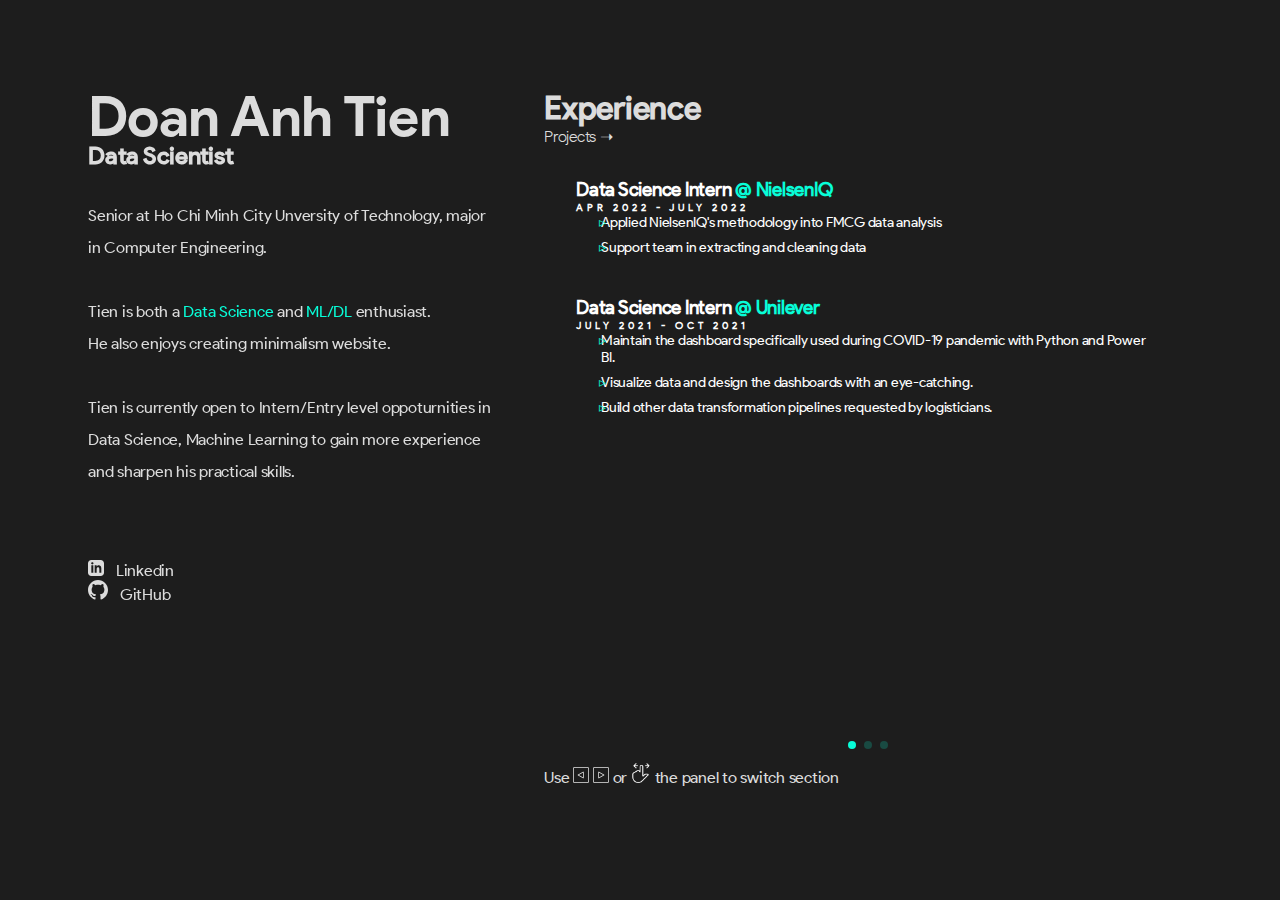
==== index.html @ 423fb592 "Update index.html" ====
<!DOCTYPE html>
<html lang="en" class="bg-obsidian js">
    <head>
        <meta charset="utf-8">
        <meta name="description" content="">
        <meta name="viewport" content="initial-scale=1, width=device-width">
        <link rel="stylesheet" href="static/css/style.css">
        <!-- <link rel="icon" type="image/png" sizes="32x32" href="assets/pfp.png"> -->
        <!-- Bootstrap -->
        <link href="https://cdn.jsdelivr.net/npm/bootstrap@5.2.0-beta1/dist/css/bootstrap.min.css"
            rel="stylesheet"
            integrity="sha384-0evHe/X+R7YkIZDRvuzKMRqM+OrBnVFBL6DOitfPri4tjfHxaWutUpFmBp4vmVor"
            crossorigin="anonymous">
        <!-- Swiper -->
        <link rel="stylesheet" href="https://unpkg.com/swiper@8/swiper-bundle.min.css"/>
        <title>Doan Anh Tien</title>
        <meta name="robots" content="index,follow">
        <meta name="description" content="Doan Anh Tien | Senior at HCMC University of Technology Vietnam | Interest in Machine Learning and Data Science">
        <meta property="author" content="Doan Anh Tien">
        <!-- JQuery -->
        <script src="https://ajax.googleapis.com/ajax/libs/jquery/3.1.1/jquery.min.js"></script>
      </head>
    <body class="overflow-x-hidden bg-obsidian">
      <!-- <div class="splash position-absolute">
        <span class="title-splash">T</span>
        <span class="title-splash">I</span>
        <span class="title-splash">E</span>
        <span class="title-splash">N</span>
      </div> -->
        <div class="container-custom position-relative d-flex flex-col md:flex-row w-screen max-w-1440 mx-auto font-regular font-base text-space text-obsidian">
            <div id="biography" class="d-flex flex-col justify-content-between static md:fixed w-full p-24 md:max-w-496 md:h-screen sm:p-32 l:pl-88 l:py-88 l:pr-0 md:pr-72">
              <div id="information" class="xsm:d-flex flex-col md:flex-row">
                <div id="responsive-info" class="xsm:d-flex md:non-flex xsm:flex-row">
                  <!-- <img id="pfp" alt="Doan Anh Tien's profile picture" src="assets/pfp.png" decoding="async"
                  data-nimg="intrinsic" class="rounded-full profile-picture fadeinDown"> -->
                  <div id="responsive-name" class="xsm:d-flex xsm:flex-col">
                    <h1 class="font-bold tight-height font-2xl fadeinRight">Doan Anh Tien</h1>
                    <h2 class="font-med tight-height font-lg fadeinRight">Data Scientist</h2>
                  </div>
                </div>
                <div id="about-me" class="xsm:line-height-cus md:line-height-cus">
                  <p class="sm:mt-32 xsm:mt-8  xsm:font-base sm:font-base fadeinUp">
                    Senior at Ho Chi Minh City Unversity of Technology, major in Computer Engineering.<br><br>
                    Tien is both a
                    <a href="https://en.wikipedia.org/wiki/Data_science" class="text-cyan link link-underline"
                    rel="noopener noreferrer" target="_blank">Data Science</a>
                    and
                    <a href="https://levity.ai/blog/difference-machine-learning-deep-learning" class="text-cyan link link-underline"
                    rel="noopener noreferrer" target="_blank">ML/DL</a> enthusiast.<br>
                    He also enjoys creating minimalism website.<br><br>

                    Tien is currently open to Intern/Entry level oppoturnities in Data Science, Machine Learning to gain more experience and sharpen his practical skills.
                  </p>
                </div>
              </div>
              <div id="contact" class="d-flex align-items-center w-full mt-32 md:mt-72 xsm:font-base sm:font-base fadeinUp">
                <!-- <p class=" font-med mr-32">
                  Contact
                </p> -->
                <ul class="d-flex  text-center my-0">
                  <li class="mr-3">
                    <a class="items-center" aria-label="Linkedin" href="https://www.linkedin.com/in/atien228" rel="noopener noreferrer" target="_blank">
                      <svg width="16" height="16" viewBox="0 0 24 24" aria-hidden="true" class="mr-8 mb-1 fill-current">
                        <title>Linkedin</title>
                        <path d="M19 0h-14c-2.761 0-5 2.239-5 5v14c0 2.761 2.239 5 5 5h14c2.762 0 5-2.239 5-5v-14c0-2.761-2.238-5-5-5zm-11 19h-3v-11h3v11zm-1.5-12.268c-.966 0-1.75-.79-1.75-1.764s.784-1.764 1.75-1.764 1.75.79 1.75 1.764-.783 1.764-1.75 1.764zm13.5 12.268h-3v-5.604c0-3.368-4-3.113-4 0v5.604h-3v-11h3v1.765c1.396-2.586 7-2.777 7 2.476v6.759z"/>
                      </svg>
                      <span class="link link-underline">Linkedin</span>
                    </a>
                  </li>
                  <li class="mx-3">
                    <a class="items-center" aria-label="GitHub" href="https://github.com/anhtien228" rel="noopener noreferrer" target="_blank">
                      <svg width="20" height="20" viewBox="0 0 24 24" aria-hidden="true" class="mr-8 mb-1 fill-current">
                        <title>Linkedin</title>
                        <path d="M12 0c-6.626 0-12 5.373-12 12 0 5.302 3.438 9.8 8.207 11.387.599.111.793-.261.793-.577v-2.234c-3.338.726-4.033-1.416-4.033-1.416-.546-1.387-1.333-1.756-1.333-1.756-1.089-.745.083-.729.083-.729 1.205.084 1.839 1.237 1.839 1.237 1.07 1.834 2.807 1.304 3.492.997.107-.775.418-1.305.762-1.604-2.665-.305-5.467-1.334-5.467-5.931 0-1.311.469-2.381 1.236-3.221-.124-.303-.535-1.524.117-3.176 0 0 1.008-.322 3.301 1.23.957-.266 1.983-.399 3.003-.404 1.02.005 2.047.138 3.006.404 2.291-1.552 3.297-1.23 3.297-1.23.653 1.653.242 2.874.118 3.176.77.84 1.235 1.911 1.235 3.221 0 4.609-2.807 5.624-5.479 5.921.43.372.823 1.102.823 2.222v3.293c0 .319.192.694.801.576 4.765-1.589 8.199-6.086 8.199-11.386 0-6.627-5.373-12-12-12z"/>
                      </svg>
                      <span class="link link-underline">GitHub</span>
                    </a>
                  </li>
                </ul>
              </div>
            </div>
            <div id="portfolio" class="d-flex flex-col justify-content-between static md:absolute p-24 md:max-w-536 l:max-w-736 sm:p-32 md:right-0 md:pl-0 l:py-88 l:pr-88 md:h-screen fadeinLeft">
              <div id="resume">
                <div class="swiper mySwiper">
                  <div class="swiper-header d-flex flex-row justify-content-between align-items-end mx-sm-4 px-sm-4">
                    <p id="left-nav" class="font-light small text-start"></p>
                    <h2 id="main-header" class="font-med text-center" style="margin-bottom: 0 !important">Experience</h2>
                    <p id="right-nav" class="font-light small text-end"></p>
                  </div>
                  <div class="swiper-wrapper">
                    <div id="Experience" class="swiper-slide">
                      <div class="d-flex flex-col justify-content-start gap-sm-2 xsm:gap flex-grow-1 my-4 mx-4">
                        <div class="d-inline-block exp-item">
                          <h3>
                            Data Science Intern
                            <a class="text-cyan font-med">@</a> 
                            <a class="text-cyan link link-underline" href="https://nielseniq.com"
                            rel="noopener noreferrer" target="_blank">NielsenIQ</a>
                          </h3>
                          <h4>Apr 2022 - July 2022</h4>
                          <ul class="mt-3 ">
                            <li>
                              Applied NielsenIQ's methodology into FMCG data analysis
                            </li>
                            <li>
                              Support team in extracting and cleaning data
                            </li>
                            
                          </ul>
                        </div>
                        <div class="d-inline-block exp-item">
                          <h3>
                            Data Science Intern
                            <a class="text-cyan font-med">@</a> 
                            <a class="text-cyan link link-underline" href="https://www.unilever.com.vn/"
                            rel="noopener noreferrer" target="_blank">Unilever</a>
                          </h3>
                          <h4>July 2021 - Oct 2021</h4>
                          <ul class="mt-3 ">
                            <li>
                              Maintain the dashboard specifically used during COVID-19 pandemic with Python and Power BI.
                            </li>
                            <li>
                              Visualize data and design the dashboards with an eye-catching.
                            </li>
                            <li>
                              Build other data transformation pipelines requested by logisticians.
                            </li>
                          </ul>
                        </div>
                    
                      </div>
                    </div>
                    <div id="Projects" class="swiper-slide">
                      <div id="article-list" class="d-flex flex-col justify-content-start gap-3 xsm:gap flex-grow-1 my-4 mx-sm-4 px-sm-4 hidden-scroll">
                        <article class="d-inline-block article-item">
                          <a class="items-center" href="https://github.com/anhtien228/web-based-ai" rel="noopener noreferrer" target="_blank">
                            <h4 class="text-cyan font-med">Natural Language Processing</h4>
                            <h3 class="font-med mt-8">Text Summarizer</h3>
                            <p class="mt-8 ">Deploy text summarizer using BART model to Hugging Face.</p>
                          </a>
                        </article>
                        <article class="d-inline-block article-item">
                          <a class="items-center" href="https://github.com/anhtien228/diveintocode-ml-graduation" rel="noopener noreferrer" target="_blank">
                              <h4 class="text-cyan font-med">Deep Learning</h4>
                              <h3 class="font-med mt-8">EfficientNetV2 Model Investigation</h3>
                              <p class="mt-8 ">Implement EfficientNetV2 model for image classification.</p>
                          </a>
                        </article>
                        <article class="d-inline-block article-item">
                          <a class="items-center" href="https://rythm-ktm2.herokuapp.com/" rel="noopener noreferrer" target="_blank">
                            <h4 class="text-cyan font-med">Web Application</h4>
                            <h3 class="font-med mt-8">Music Recommender</h3>
                            <p class="mt-8 ">Deploy simple music recommender using K-Means clustering.</p>
                          </a>
                        </article>
                        <article class="d-inline-block article-item">
                          <a class="items-center" href="https://github.com/anhtien228/diveintocode-ml" rel="noopener noreferrer" target="_blank">
                            <h4 class="text-cyan font-med">Machine Learning</h4>
                            <h3 class="font-med mt-8">DIVE INTO CODE Assignments</h3>
                            <p class="mt-8 ">Exercises from DIVE INTO CODE Machine Learning Engineer course.</p>
                          </a>
                        </article>
                      </div>
                    </div>
                    <div id="Blog" class="swiper-slide">
                      <div id="blog-list" class="l:blog-container xsm:blog-container gap-3 flex-grow-1 my-4 mx-sm-4 px-sm-4 hidden-scroll">
                        <article class="article-item blog-item">
                          <a class="items-center" href="blog/efficientnet-v2" rel="noopener noreferrer" target="_blank">
                              <h4 class="text-cyan font-med">Deep Learning</h4>
                              <p>February 7, 2022</p>
                              <h3 class="font-med mt-8">Deep Learning: EfficientNetV2 Model in Computer Vision</h3>
                          </a>
                        </article>
                        <article class="article-item blog-item">
                          <a class="items-center" href="blog/polars-vs-python" rel="noopener noreferrer" target="_blank">
                              <h4 class="text-cyan font-med">DataFrame</h4>
                              <p>July 31, 2022</p>
                              <h3 class="font-med mt-8">Polars: An alternative DataFrame library to Pandas</h3>
                          </a>
                        </article>     
                      </div>
                    </div>
                  </div>
                  <!-- <div class="swiper-button-prev"></div>
                  <div class="swiper-button-next"></div> -->
                  <div class="swiper-pagination"></div>
                </div>
                <div id="nav-guide" class="text-center mt-2">
                  <p class="small">
                    Use
                    <span class="ms-sm-1">
                      <img src="assets/up-arrow.png" style="filter: brightness(0) invert(1); transform:rotate(-90deg)" width="16" height="16" alt="nav-button-left">
                    </span>
                    <span class="me-sm-1">
                      <img src="assets/up-arrow.png" style="filter: brightness(0) invert(1); transform:rotate(90deg)" width="16" height="16" alt="nav-button-right">
                    </span>
                    or
                    <span class="ms-sm-1">
                      <img src="assets/slide.png" style="filter: brightness(0) invert(1)" width="20" height="20" alt="grab-icon">
                    </span>
                    the panel to switch section
                  </p>
                </div>
            </div>
          </div>
        <script src="https://cdn.jsdelivr.net/npm/bootstrap@5.2.0-beta1/dist/js/bootstrap.bundle.min.js"
                async defer
                integrity="sha384-pprn3073KE6tl6bjs2QrFaJGz5/SUsLqktiwsUTF55Jfv3qYSDhgCecCxMW52nD2"
                crossorigin="anonymous">
        </script>
        <script src="https://unpkg.com/swiper@8/swiper-bundle.min.js"></script>
        <script src="static/js/style.js"></script>
    </body>
</html>
---- static/css/style.css ----
/*================== PARENT PROPERTIES ================ */

* {
    --padding-88: 88px;
    --padding-32: 32px;
    --profile-padding: 30px;
    --pfp-size-sm: 100px;
    --pfp-size-md: 150px;
    --pfp-size-lg: 225px;
    --green: rgb(8, 253, 216);
    --dark-green: rgb(0, 164, 151);
    --transition: all 0.25s cubic-bezier(0.645,0.045,0.355,1);
    box-sizing: border-box;
    border: 0 solid #e5e7eb;
}

body {
    margin: 0;
    line-height: inherit;
}

menu, ol, ul {
    list-style: none;
    margin: 0;
    padding: 0 !important;
}

a {
    color: inherit !important;
    text-decoration: inherit !important;
}

p {
    margin-bottom: 0 !important;
}

.bg-obsidian {
    --bg-opacity: 1;
    background-color: rgb(29 29 29);
}

.bg-angel {
    --bg-opacity: 1;
    background-color: rgb(255, 255, 255);
}

.overflow-x-hidden {
    overflow-x: hidden;
}

.font-base {
    font-size: 16px;
}

.text-obsidian {
    color: rgb(220 220 220);
}

.text-highlight {
    color: var(--dark-green) !important;
    font-family: 'Google Bold'
}

.text-cyan {
    color: var(--green) !important;
}
/* 
.underline {
    -webkit-text-decoration-line: underline;
    text-decoration-line: underline !important;
} */
.link {
    cursor: pointer;
    position: relative;
    white-space: nowrap;
}

.link::before,
.link::after {
    position: absolute;
    width: 100%;
    height: 1.4px;
    background: currentColor;
    top: 100%;
    left: 0;
    pointer-events: none;
}

.link::before {
    content: '';
    /* show by default */
}

.link-underline::before {
    transform-origin: 100% 50%;
    transform: scale3d(0, 1, 1);
    transition: transform 0.3s;
}

.link-underline:hover::before {
    transform-origin: 0% 50%;
    transform: scale3d(1, 1, 1);
}

.p-24 {
    padding: 24px;
}

/*================== PICTURE ================ */

.rounded-full {
    --border-opacity: 1;
    border-radius: 9999px;
}

/*================== SPACING ================ */

blockquote, dd, dl, figure, h1, h2, h3, h4, h5, h6, hr, p, pre {
    margin: 0;
}

.tight-height {
    line-height: 1;
}

.loose-height {
    line-height: 2;
}

.mt-8 {
    margin-top: 8px;
}

.mt-16 {
    margin-top: 16px;
}

.mt-32 {
    margin-top: var(--padding-32);
}

.mr-8 {
    margin-right: 8px;
}

.mr-32 {
    margin-right: var(--padding-32);
}

.mx-m-8 {
    margin-left: -8px;
    margin-right: -8px;
}

.fill-current {
    fill: currentColor;
}

/*================== FONT SIZE ================ */

.font-regular {
    font-family: 'Google Regular';
}

.font-black {
    font-family: 'Google Black' !important
}

.font-bold {
    font-family: 'Google Bold' !important
}

.font-med {
    font-family: 'Google Medium' !important
}

.font-light {
    font-family: 'Google Light' !important
}

.font-thin {
    font-family: 'Google Thin' !important
}

.text-space {
    letter-spacing: -0.25px;
}

/*================== MAIN STRUCTURE ================ */
.static {
    position: static;
}

.w-full {
    width: 100%;
}

.w-screen {
    width: 100vw;
}

.max-w-1440 {
    max-width: 1440px;
}

.flex-col {
    flex-direction: column !important;
}

@media (min-width: 380px) {
    .exp-item {
        padding: 0;
        padding-top: 0;
    }
}


@media (min-width: 640px) {
    .exp-item {
        padding: var(--padding-32);
        padding-top: 0;
    }
}

.exp-item:first-child {
    padding-top: var(--padding-32)
}

.exp-item h4 {
    font-size: 0.65rem;
    text-transform: uppercase;
    letter-spacing: 4px;
}

.exp-item h3 {
    font-size: 1.2rem;
}

.exp-item p {
    color: #c4c4c4;
    font-size: 13px;
}

.exp-item ul li {
    font-size: 14px;
    padding-left: 25px;
    margin-bottom: 8px;
}

@media (min-width: 380px) {
    .exp-item ul li::before {
        content: "▹";
        position: absolute;
        left: 25px;
        color: var(--green);
    }
}


@media (min-width: 640px) {
    .exp-item ul li::before {
        content: "▹";
        position: absolute;
        left: 55px;
        color: var(--green);
    }
}

.grid-container {
    display: grid;
    grid-template-columns: repeat(2, 2fr);
    grid-gap: 10px;
}

.article-item {
    padding: calc(var(--padding-32) + 10px);
    width: 100%;
    height: 200px;
    background-color: rgb(42, 42, 42);
    /* transition: opacity .2s ease-in-out; */
    transition: all .2s ease-out;
}

.article-item h4 {
    font-size: 0.65rem;
    text-transform: uppercase;
    letter-spacing: 4px;
}

.article-item h3 {
    font-size: 1.5rem;
}

.article-item p {
    color: #c4c4c4;
    font-size: 13px;
}

.article-item:hover, .blog-item:hover {
    cursor: pointer;
}

#article-list:hover .article-item {
    opacity: 0.5;
}

#article-list .article-item:hover {
    opacity: 1;
    box-shadow: inset 0 0 0 1px var(--green);
}

#blog-list:hover .blog-item {
    opacity: 0.5;
}

#blog-list .blog-item:hover {
    opacity: 1;
    box-shadow: inset 0 0 0 1px var(--green);
}

#article-list, #blog-list {
    overflow-y: auto;
}

.blog-item h3 {
    font-size: 1.25rem;
}

.back-to-top {
    display: inline-block;
    background-color: white;
    width: 50px;
    height: 50px;
    text-align: center;
    position: fixed;
    bottom: 30px;
    right: 30px;
    transition: background-color .3s,
        opacity .5s, visibility .5s;
    opacity: 0;
    visibility: hidden;
    z-index: 1000;
}

.back-to-home {
    display: inline-block;
    background-color: white;
    width: 50px;
    height: 50px;
    text-align: center;
    position: fixed;
    top: 30px;
    left: 30px;
    opacity: 0.5;
    transition: all ease-in 100ms; 
    z-index: 1000;
}

.back-to-home i {
    align-self: center;
    line-height: 50px;
    color: #1d1d1d;
}

.back-to-top i {
    align-self: center;
    font-size: 2em;
    line-height: 50px;
    color: #1d1d1d;
}

.back-to-top.show:hover, .back-to-home:hover {
    cursor: pointer;
    transition: all ease-in 100ms; 
    opacity: 1;
    background-color: rgba(255, 255, 255, 0.884);
}

.back-to-top:active, .back-to-home:active {
    background-color: rgb(255, 255, 255);
}

.back-to-top.show {
    opacity: 0.5;
    visibility: visible;
}

.copy-btn {
    position: sticky;
    top: 55px;
    left: 95%;
    font-size: 1.125rem;
    color: white;
    opacity: 0.6;
    background-color: #263238;
    transition: 250ms ease-in-out
}

.copy-btn:hover {
    opacity: 1
}
  
/*================== ANIMATION ================ */
/* Chrome, Safari, Opera */
.fadein {
    -webkit-animation: fadeIn 750ms ease-in-out ; /* Chrome, Safari, Opera */
    animation: fadeIn 750ms ease-in-out ;
}

@-webkit-keyframes fadeIn{
    0% {
        opacity: 0;
    }
    100% {
        opacity: 1;
    }
}

/* Standard syntax */
@keyframes fadeIn {
    0% {
        opacity: 0;
    }
    100% {
        opacity: 1;
    }
}

.fadeinDown {
    -webkit-animation: fadeInDown 750ms ease-in-out ; /* Chrome, Safari, Opera */
    animation: fadeInDown 750ms ease-in-out ;
}

/* Chrome, Safari, Opera */
@-webkit-keyframes fadeInDown {
    0% {
        opacity: 0;
        -webkit-transform: translateY(-40px);
    }
    100% {
        opacity: 1;
        -webkit-transform: translateY(0);
    }
}

/* Standard syntax */
@keyframes fadeInDown {
    0% {
        opacity: 0;
        transform: translateY(-40px);
    }
    100% {
        opacity: 1;
        transform: translateY(0);
    }
}

.fadeinUp {
    -webkit-animation: fadeInUp 750ms ease-in-out ; /* Chrome, Safari, Opera */
    animation: fadeInUp 750ms ease-in-out ;
}

/* Chrome, Safari, Opera */
@-webkit-keyframes fadeInUp {
    0% {
        opacity: 0;
        -webkit-transform: translateY(40px);
    }
    100% {
        opacity: 1;
        -webkit-transform: translateY(0);
    }
}

/* Standard syntax */
@keyframes fadeInUp {
    0% {
        opacity: 0;
        transform: translateY(40px);
    }
    100% {
        opacity: 1;
        transform: translateY(0);
    }
}

.fadeinLeft {
    -webkit-animation: fadeInLeft 750ms ease-in-out ; /* Chrome, Safari, Opera */
    animation: fadeInLeft 750ms ease-in-out ;
}

/* Chrome, Safari, Opera */
@-webkit-keyframes fadeInLeft {
    0% {
        opacity: 0;
        -webkit-transform: translateX(20px);
    }
    100% {
        opacity: 1;
        -webkit-transform: translateY(0);
    }
}

/* Standard syntax */
@keyframes fadeInLeft {
    0% {
        opacity: 0;
        transform: translateX(20px);
    }
    100% {
        opacity: 1;
        transform: translateY(0);
    }
}

.fadeinRight {
    -webkit-animation: fadeInRight 750ms ease-in-out ; /* Chrome, Safari, Opera */
    animation: fadeInRight 750ms ease-in-out ;
}

/* Chrome, Safari, Opera */
@-webkit-keyframes fadeInRight {
    0% {
        opacity: 0;
        -webkit-transform: translateX(-80px);
    }
    100% {
        opacity: 1;
        -webkit-transform: translateY(0);
    }
}

/* Standard syntax */
@keyframes fadeInRight {
    0% {
        opacity: 0;
        transform: translateX(-80px);
    }
    100% {
        opacity: 1;
        transform: translateY(0);
    }
}

/*================== RESPONSIVENESS ================ */
@media (min-width: 380px) {
    .profile-picture {
        position: static;
        box-sizing: border-box;
        border:none;
        /* margin-left: var(--profile-padding); */
        margin-top: calc(var(--profile-padding) - 10px);
        margin-bottom: calc(var(--profile-padding) - 10px);
        margin-right: var(--profile-padding);
        display:block;
        width: var(--pfp-size-sm);
        height: var(--pfp-size-sm);
        transition: width linear 200ms;
        transition: height linear 200ms;
    }
    .font-2xl {
        font-size: 1.5rem;
    }
    .font-xl {
        font-size: 1.0rem;
    }
    .font-lg {
        font-size: 1.0rem;
    }
    .xsm\:d-flex {
        display: flex;
    }
    .xsm\:flex-row {
        flex-direction: row !important;
    }
    .xsm\:flex-col {
        flex-direction: column !important;
        justify-content: center;
    }
    .xsm\:flex-col > h2 {
        margin-top: 0 !important;
    }
    .xsm\:gap {
        row-gap: 1.0rem !important;
    }
    .xsm\:line-height-cus {
        line-height: 1.5;
    }
    .xsm\:font-base {
        font-size: 0.8rem;
    }
    .xsm\:mt-8 {
        margin-top: 8px;
    }
    .xsm\:blog-container {
        display: flex;
        flex-direction: column;
    }
    #nav-guide {
        display: none;
    }
    .blog-item {
        height: fit-content !important;
    }
    .article-item {
        height: fit-content !important;
    }
    #resume h2 {
        font-size: 1.125rem;
    }
    .article-item {
        padding: calc(var(--padding-32));
    }
    .article-item h3 {
        font-size: 1.125rem;
    }
    .article-item h4 {
        font-size: 0.45rem;
    }
    .article-item p {
        font-size: 0.6rem;
    }
    .swiper-header p {
        font-size: .7rem;
    }
}

@media (min-width: 640px) {
    .sm\:p-32 {
        padding: var(--padding-32);
    }
    .font-2xl {
        font-size: 2.5rem;
    }
    
    .font-xl {
        font-size: 2.0rem;
    }

    .font-lg {
        font-size: 1.25rem;
    }

    .sm\:font-base {
        font-size: 16px;
    }

    .sm\:mt-32 {
        margin-top: 32px;
    }
    #resume h2 {
        font-size: 2rem;
    }
    .article-item {
        padding: calc(var(--padding-32) + 10px);
    }
    .article-item h3 {
        font-size: 1.5rem;
    }
    .article-item h4 {
        font-size: 0.65rem;
    }
    .article-item p {
        font-size: 13px;
    }
    .blog-item h3 {
        font-size: 1.3rem !important;
    }
    .swiper-header p {
        font-size: 1rem;
    }
}


@media (min-width: 992px) {
    .md\:fixed {
        position: fixed;
    }
    .md\:absolute {
        position: absolute;
    }
    .md\:pr-88 {
        padding-right: var(--padding-88);
    }
    .md\:pl-0 {
        padding-left: 0;
    }
    .md\:right-0 {
        right: 0;
    }
    .md\:pr-72 {
        padding-right: 72px;
    }
    .md\:max-w-496 {
        max-width: 496px;
    }
    .md\:max-w-536 {
        max-width: 536px;
    }
    .md\:h-screen {
        height: 100vh;
    }
    .md\:mt-72 {
        margin-top: 72px;
    }
    .md\:d-flex {
        display: flex;
    }
    .md\:flex-row {
        flex-direction: row;
    }
    .md\:non-flex {
        display: block;
    }
    .profile-picture {
        position: static;
        box-sizing: border-box;
        border:none;
        /* margin-left: var(--profile-padding); */
        margin-top: calc(var(--profile-padding));
        margin-bottom: var(--profile-padding);
        display:block;
        width: var(--pfp-size-md);
        height: var(--pfp-size-md);
        transition: width linear 200ms;
        transition: height linear 200ms;
    }
    .md\:line-height-cus {
        line-height: 2;
    }
    .blog-item {
        padding: var(--padding-32) !important;
        width: 100% !important;
    }
    .swiper {
        margin-top: 1.5rem;
        height: 80vh;
    }
    #nav-guide {
        display: block;
    }
}

@media (min-width: 1280px) {
    .l\:pr-0 {
        padding-right: 0px;
    }
    .l\:pr-88 {
        padding-right: var(--padding-88);
    }
    .l\:pl-88 {
        padding-left: 88px;
    }
    .l\:py-88 {
        padding-top: var(--padding-88);
        padding-bottom: var(--padding-88);
    }
    .l\:max-w-736 {
        max-width: 736px;
    }
    .profile-picture {
        position: static;
        box-sizing: border-box;
        border:none;
        /* margin-left: var(--profile-padding); */
        margin-top: calc(var(--profile-padding) * -1);
        margin-bottom: var(--profile-padding) ;
        display:block;
        width: var(--pfp-size-lg);
        height: var(--pfp-size-lg);
        transition: width linear 200ms;
        transition: height linear 200ms;
    }
    .font-2xl {
        font-size: 3.5rem;
        transition: font-size linear 200ms;
    }
    
    .font-xl {
        font-size: 2rem;
    }
    
    .font-lg {
        font-size: 1.5rem;
        transition: font-size linear 200ms;
    }

    .l\:blog-container {
        /* display: grid;
        grid-template-columns: repeat(2, minmax(250px, 1fr));
        grid-gap: 1rem; */
        display: block;
        -moz-column-count: 2;
        column-count: 2;
        -moz-column-gap: 1rem;
        column-gap: 1rem;
        -moz-column-fill: balance;
        column-fill: balance;
    }

    .l\:blog-container .blog-item {
        margin: 0 0 1rem;
        page-break-inside: avoid;
        -moz-column-break-inside: avoid;
             break-inside: avoid;
        width: 100%;
        height: fit-content !important;
    }
    .swiper {
        margin-top: 0;
        height: 75vh;
    }
}


/*======================== SWIPER JS ===============================*/
.swiper {
    width: auto;
}
.swiper-slide {
    display: flex;
    /* align-items: center; */
    justify-content: center;
    font-size: 16px;
    color: #fff;
    /* background-color: #2a2a2a; */
    background-color: rgb(29 29 29);
}

.swiper-header {
    transition: all 0.2s ease-in
}

@media (min-width: 375px) {
    .swiper-header {
        margin-left: 0 !important;
        margin-right: 0 !important;
    }

    .swiper-header #left-nav {
        flex-basis: 30px;
        flex-shrink: 0;
        flex-grow: 1;
    }

    .swiper-header #main-header {
        flex-basis: 120px;
        flex-shrink: 2;
    }

    .swiper-header #right-nav {
        flex-basis: 30px;
        flex-shrink: 0;
        flex-grow: 1;
    }
}

@media (min-width: 640px) {
    .swiper-header #left-nav {
        flex-basis: 30px;
        flex-shrink: 0;
        flex-grow: 1;
    }

    .swiper-header #main-header {
        flex-basis: 200px;
        flex-shrink: 2;
    }

    .swiper-header #right-nav {
        flex-basis: 30px;
        flex-shrink: 0;
        flex-grow: 1;
    }
}

.show-scroll::-webkit-scrollbar {
    width: 10px;
}

/* .show-scroll {
    scrollbar-width: thin;
    scrollbar-color: rgb(29, 29, 29) var(--green);
} */

.show-scroll::-webkit-scrollbar-thumb {
    background: var(--green);
    border-left: 8px solid rgb(29, 29, 29);
}

.hidden-scroll::-webkit-scrollbar {
    width: 10px;
}

/* .hidden-scroll {
    scrollbar-width: thin;
    scrollbar-color: rgb(29, 29, 29) rgb(29, 29, 29);
} */

.hidden-scroll::-webkit-scrollbar-thumb {
    background: rgb(29, 29, 29);
    border-left: 8px solid rgb(29, 29, 29);
}

div.swiper-button-prev,
div.swiper-button-next {
    overflow: visible;
    color: var(--green);
    transform: scale(0.5);
    transition: color 0.2s ease-in-out
}

div.swiper-button-prev:hover,
div.swiper-button-next:hover {
    color: #07a093;
}

span.swiper-pagination-bullet {
    background-color: var(--green);
}

.swiper {
    padding-bottom: 80px !important;
}

.swiper-wrapper .swiper-pagination {
    position: absolute !important;
    bottom: 0 !important;
}

.swiper-cards {
    overflow: hidden !important;
}

/* ============= SPLASH ART ============= */
.splash {
    display: flex;
    flex-direction: row;
    align-items: center;
    justify-content: center;
    background-color: white;
    height: 100vh;
    width: 100vw;
    animation: lift 0.8s ease-in-out;
    animation-delay: 1.6;
    animation-fill-mode: forwards;
}

.title-splash {
    font-size: 81px;
    color: #1d1d1d;
    text-align: center;
    font-family: "Lexend Deca", sans-serif;
    animation: wave 0.4s, jump 1s;
    position: relative;
    top: 0;
    padding: 4px;
    /* transform: translate3d(0, 16%, 0); */
    opacity: 0;
    z-index: 3;
    animation-fill-mode: forwards;
}

.title-splash:nth-of-type(1) {

    animation: wave 0.4s, jump 1.1s ease-in-out alternate 0.05s;
}

.title-splash:nth-of-type(2) {

    animation: wave 0.4s, jump 1.1s ease-in-out alternate 0.1s;
}

.title-splash:nth-of-type(3) {

    animation: wave 0.4s, jump 1.1s ease-in-out alternate 0.15s;
}

.title-splash:nth-of-type(4) {

    animation: wave 0.4s, jump 1.1s ease-in-out alternate 0.2s;
}

@keyframes wave {
    0% {
        top: 0%;
    }
    100% {
        top: 100%;
    }
}

@keyframes jump {
    0% {
        transform: translate3d(0, 0, 0);
        opacity: 0;
    }
    90% {
        transform: translate3d(0, -16%, 0);
        opacity: 1;
    }
    100% {
        transform: translate3d(0, -32%, 0);
        opacity: 1;
    }
}

@keyframes lift {
    0% {
        transform: translate3d(0, 0, 0);
        opacity: 1;
        visibility: visible;
    }
    100% {
        transform: translate3d(0, -100%, 0);
        opacity: 1;
        visibility: hidden;
    }
}

@keyframes appear {
    0% {
        visibility: hidden;
    }
    100% {
        visibility: visible;
    }
}
/*======================== FONT ===============================*/
@font-face {
    font-family: "Google Black";
    src: url("../fonts/ProductSans-Black.woff") format("opentype");
}

@font-face {
    font-family: "Google Bold";
    src: url("../fonts/ProductSans-Bold.woff") format("opentype");
}

@font-face {
    font-family: "Google Medium";
    src: url("../fonts/ProductSans-Medium.woff") format("opentype");
}

@font-face {
    font-family: "Google Regular";
    src: url("../fonts/ProductSans-Regular.woff") format("opentype");
}

@font-face {
    font-family: "Google Light";
    src: url("../fonts/ProductSans-Light.woff") format("opentype");
}

@font-face {
    font-family: "Google Thin";
    src: url("../fonts/ProductSans-Thin.woff") format("opentype");
}
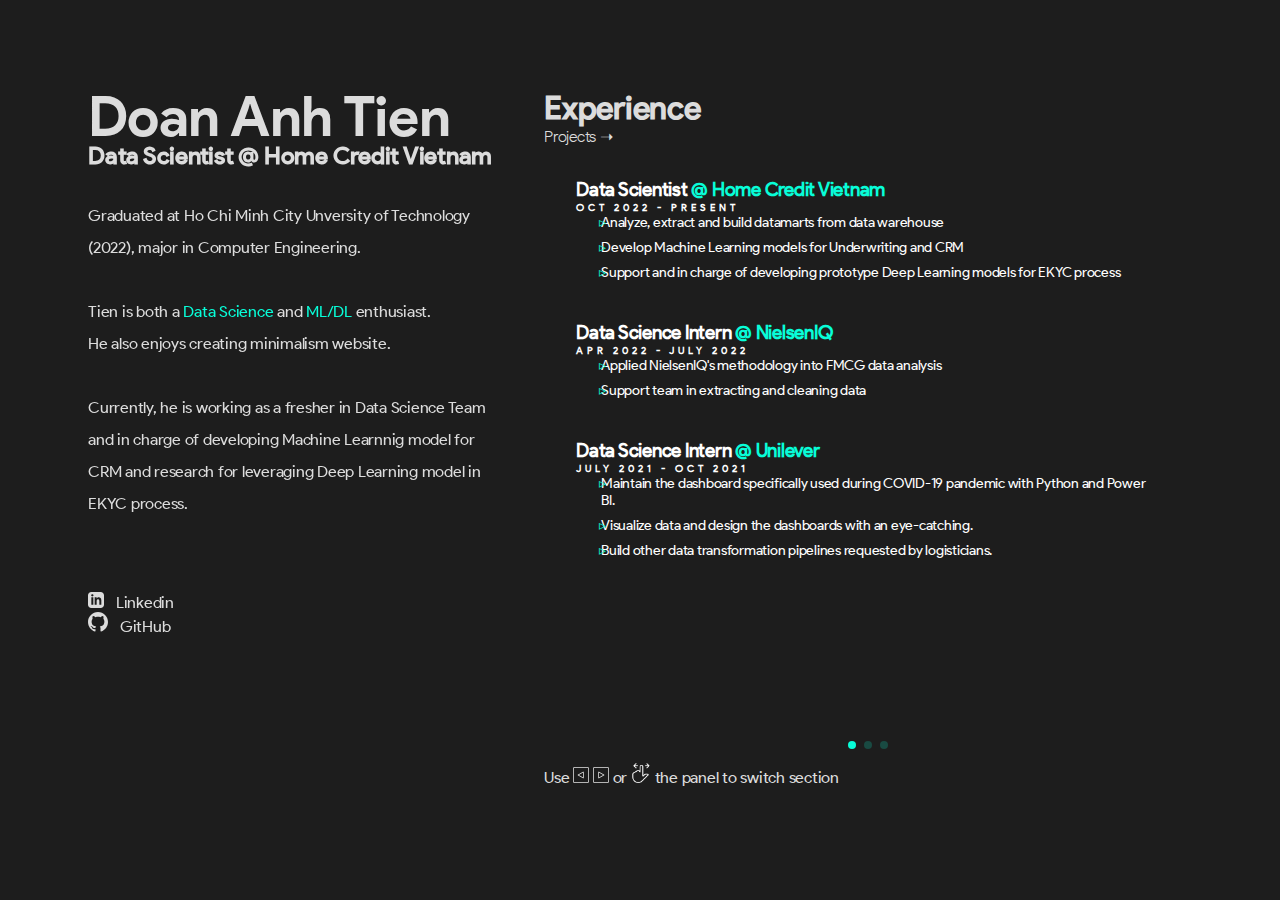
==== commit fded1ca9: "Update experiences" ====
--- a/index.html
+++ b/index.html
@@ -35,12 +35,12 @@
                   data-nimg="intrinsic" class="rounded-full profile-picture fadeinDown"> -->
                   <div id="responsive-name" class="xsm:d-flex xsm:flex-col">
                     <h1 class="font-bold tight-height font-2xl fadeinRight">Doan Anh Tien</h1>
-                    <h2 class="font-med tight-height font-lg fadeinRight">Data Scientist</h2>
+                    <h2 class="font-med tight-height font-lg fadeinRight">Data Scientist @ Home Credit Vietnam</h2>
                   </div>
                 </div>
                 <div id="about-me" class="xsm:line-height-cus md:line-height-cus">
                   <p class="sm:mt-32 xsm:mt-8  xsm:font-base sm:font-base fadeinUp">
-                    Senior at Ho Chi Minh City Unversity of Technology, major in Computer Engineering.<br><br>
+                    Graduated at Ho Chi Minh City Unversity of Technology (2022), major in Computer Engineering.<br><br>
                     Tien is both a
                     <a href="https://en.wikipedia.org/wiki/Data_science" class="text-cyan link link-underline"
                     rel="noopener noreferrer" target="_blank">Data Science</a>
@@ -48,8 +48,9 @@
                     <a href="https://levity.ai/blog/difference-machine-learning-deep-learning" class="text-cyan link link-underline"
                     rel="noopener noreferrer" target="_blank">ML/DL</a> enthusiast.<br>
                     He also enjoys creating minimalism website.<br><br>
-
-                    Tien is currently open to Intern/Entry level oppoturnities in Data Science, Machine Learning to gain more experience and sharpen his practical skills.
+                    
+                    Currently, he is working as a fresher in Data Science Team and in charge of developing Machine Learnnig model for CRM and research for leveraging Deep Learning model in EKYC process.
+<!--                     Tien is open to Intern/Entry level oppoturnities in Data Science, Machine Learning to gain more experience and sharpen his practical skills. -->
                   </p>
                 </div>
               </div>
@@ -59,7 +60,7 @@
                 </p> -->
                 <ul class="d-flex  text-center my-0">
                   <li class="mr-3">
-                    <a class="items-center" aria-label="Linkedin" href="https://www.linkedin.com/in/atien228" rel="noopener noreferrer" target="_blank">
+                    <a class="items-center" aria-label="Linkedin" href="https://www.linkedin.com/in/doananhtien" rel="noopener noreferrer" target="_blank">
                       <svg width="16" height="16" viewBox="0 0 24 24" aria-hidden="true" class="mr-8 mb-1 fill-current">
                         <title>Linkedin</title>
                         <path d="M19 0h-14c-2.761 0-5 2.239-5 5v14c0 2.761 2.239 5 5 5h14c2.762 0 5-2.239 5-5v-14c0-2.761-2.238-5-5-5zm-11 19h-3v-11h3v11zm-1.5-12.268c-.966 0-1.75-.79-1.75-1.764s.784-1.764 1.75-1.764 1.75.79 1.75 1.764-.783 1.764-1.75 1.764zm13.5 12.268h-3v-5.604c0-3.368-4-3.113-4 0v5.604h-3v-11h3v1.765c1.396-2.586 7-2.777 7 2.476v6.759z"/>
@@ -92,6 +93,27 @@
                       <div class="d-flex flex-col justify-content-start gap-sm-2 xsm:gap flex-grow-1 my-4 mx-4">
                         <div class="d-inline-block exp-item">
                           <h3>
+                            Data Scientist
+                            <a class="text-cyan font-med">@</a> 
+                            <a class="text-cyan link link-underline" href="https://www.homecredit.vn/"
+                            rel="noopener noreferrer" target="_blank">Home Credit Vietnam</a>
+                          </h3>
+                          <h4>Oct 2022 - Present</h4>
+                          <ul class="mt-3 ">
+                            <li>
+                              Analyze, extract and build datamarts from data warehouse
+                            </li>
+                            <li>
+                              Develop Machine Learning models for Underwriting and CRM
+                            </li>
+                            <li>
+                              Support and in charge of developing prototype Deep Learning models for EKYC process
+                            </li>
+                            
+                          </ul>
+                        </div>
+                        <div class="d-inline-block exp-item">
+                          <h3>
                             Data Science Intern
                             <a class="text-cyan font-med">@</a> 
                             <a class="text-cyan link link-underline" href="https://nielseniq.com"
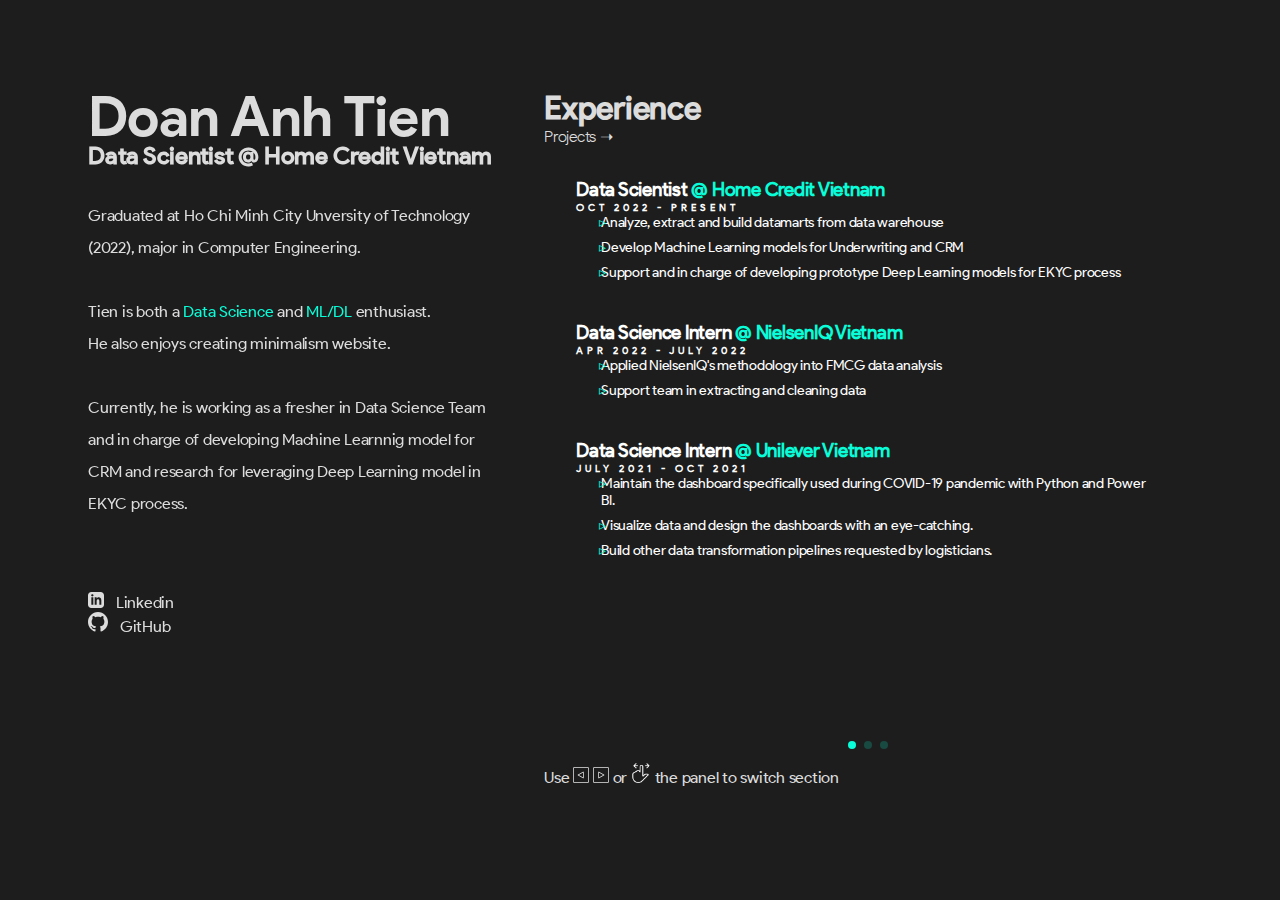
==== commit 590c3658: "Update companies" ====
--- a/index.html
+++ b/index.html
@@ -117,7 +117,7 @@
                             Data Science Intern
                             <a class="text-cyan font-med">@</a> 
                             <a class="text-cyan link link-underline" href="https://nielseniq.com"
-                            rel="noopener noreferrer" target="_blank">NielsenIQ</a>
+                            rel="noopener noreferrer" target="_blank">NielsenIQ Vietnam</a>
                           </h3>
                           <h4>Apr 2022 - July 2022</h4>
                           <ul class="mt-3 ">
@@ -135,7 +135,7 @@
                             Data Science Intern
                             <a class="text-cyan font-med">@</a> 
                             <a class="text-cyan link link-underline" href="https://www.unilever.com.vn/"
-                            rel="noopener noreferrer" target="_blank">Unilever</a>
+                            rel="noopener noreferrer" target="_blank">Unilever Vietnam</a>
                           </h3>
                           <h4>July 2021 - Oct 2021</h4>
                           <ul class="mt-3 ">
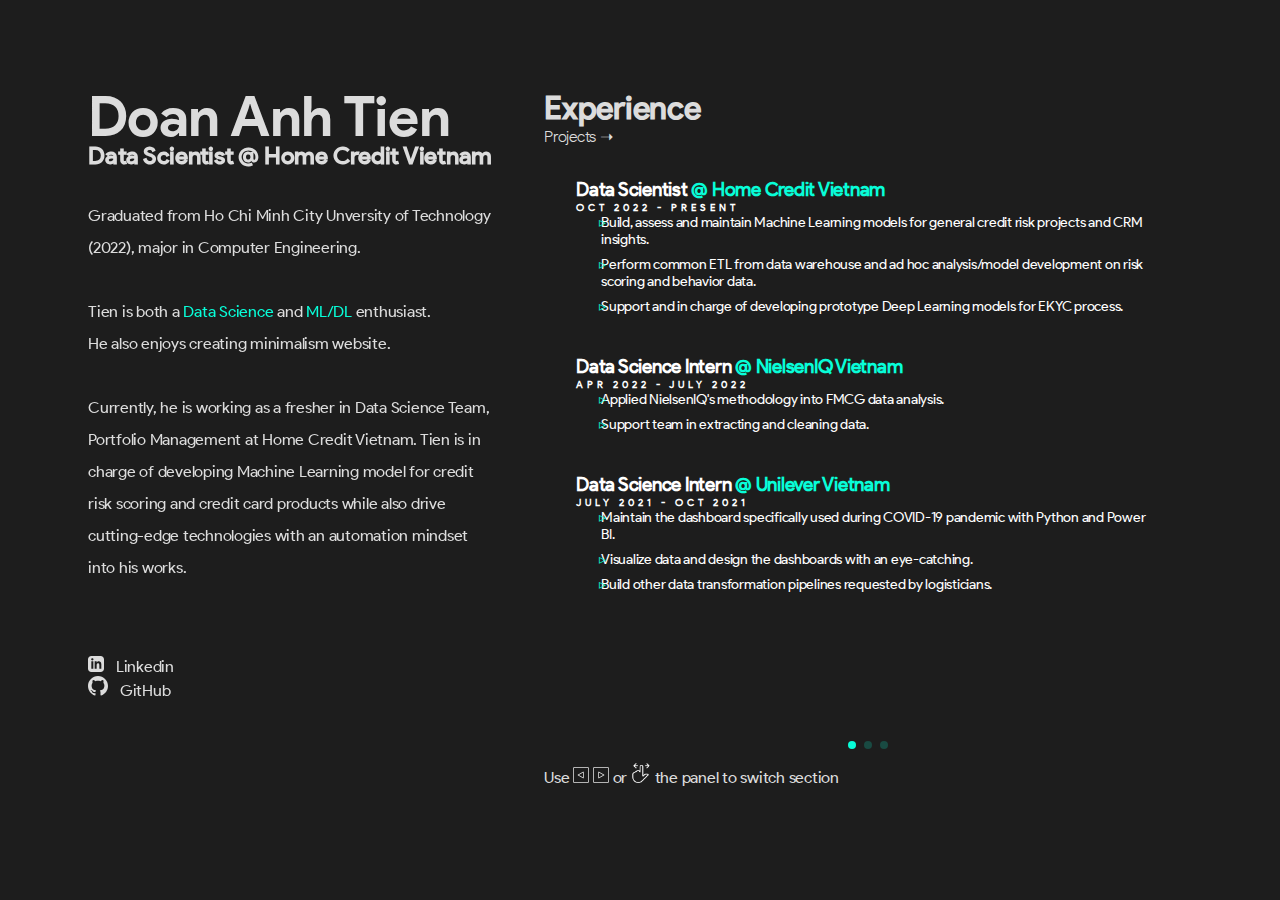
==== commit f83c6654: "Update latest experience" ====
--- a/index.html
+++ b/index.html
@@ -40,7 +40,7 @@
                 </div>
                 <div id="about-me" class="xsm:line-height-cus md:line-height-cus">
                   <p class="sm:mt-32 xsm:mt-8  xsm:font-base sm:font-base fadeinUp">
-                    Graduated at Ho Chi Minh City Unversity of Technology (2022), major in Computer Engineering.<br><br>
+                    Graduated from Ho Chi Minh City Unversity of Technology (2022), major in Computer Engineering.<br><br>
                     Tien is both a
                     <a href="https://en.wikipedia.org/wiki/Data_science" class="text-cyan link link-underline"
                     rel="noopener noreferrer" target="_blank">Data Science</a>
@@ -49,7 +49,8 @@
                     rel="noopener noreferrer" target="_blank">ML/DL</a> enthusiast.<br>
                     He also enjoys creating minimalism website.<br><br>
                     
-                    Currently, he is working as a fresher in Data Science Team and in charge of developing Machine Learnnig model for CRM and research for leveraging Deep Learning model in EKYC process.
+                    Currently, he is working as a fresher in Data Science Team, Portfolio Management at Home Credit Vietnam. Tien is in charge of developing Machine Learning model for credit risk scoring and credit card products
+                    while also drive cutting-edge technologies with an automation mindset into his works.
 <!--                     Tien is open to Intern/Entry level oppoturnities in Data Science, Machine Learning to gain more experience and sharpen his practical skills. -->
                   </p>
                 </div>
@@ -101,13 +102,13 @@
                           <h4>Oct 2022 - Present</h4>
                           <ul class="mt-3 ">
                             <li>
-                              Analyze, extract and build datamarts from data warehouse
-                            </li>
-                            <li>
-                              Develop Machine Learning models for Underwriting and CRM
-                            </li>
-                            <li>
-                              Support and in charge of developing prototype Deep Learning models for EKYC process
+                              Build, assess and maintain Machine Learning models for general credit risk projects and CRM insights.
+                            </li>
+                            <li>
+                              Perform common ETL from data warehouse and ad hoc analysis/model development on risk scoring and behavior data.
+                            </li>
+                            <li>
+                              Support and in charge of developing prototype Deep Learning models for EKYC process.
                             </li>
                             
                           </ul>
@@ -122,10 +123,10 @@
                           <h4>Apr 2022 - July 2022</h4>
                           <ul class="mt-3 ">
                             <li>
-                              Applied NielsenIQ's methodology into FMCG data analysis
-                            </li>
-                            <li>
-                              Support team in extracting and cleaning data
+                              Applied NielsenIQ's methodology into FMCG data analysis.
+                            </li>
+                            <li>
+                              Support team in extracting and cleaning data.
                             </li>
                             
                           </ul>
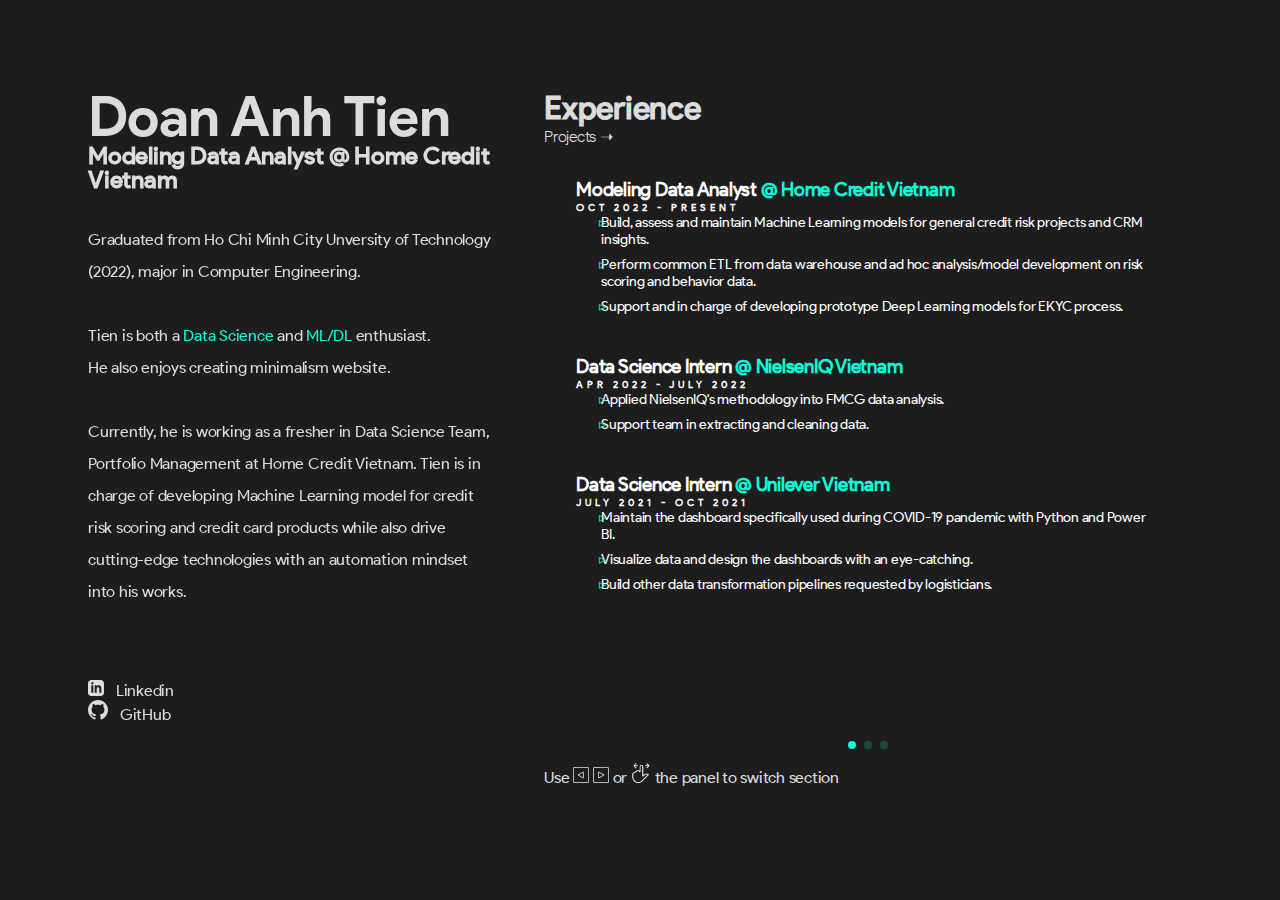
==== commit e5dcf8e2: "Update index.html" ====
--- a/index.html
+++ b/index.html
@@ -5,7 +5,7 @@
         <meta name="description" content="">
         <meta name="viewport" content="initial-scale=1, width=device-width">
         <link rel="stylesheet" href="static/css/style.css">
-        <!-- <link rel="icon" type="image/png" sizes="32x32" href="assets/pfp.png"> -->
+        <link rel="icon" type="image/png" sizes="32x32" href="assets/pfp.png">
         <!-- Bootstrap -->
         <link href="https://cdn.jsdelivr.net/npm/bootstrap@5.2.0-beta1/dist/css/bootstrap.min.css"
             rel="stylesheet"
@@ -35,7 +35,7 @@
                   data-nimg="intrinsic" class="rounded-full profile-picture fadeinDown"> -->
                   <div id="responsive-name" class="xsm:d-flex xsm:flex-col">
                     <h1 class="font-bold tight-height font-2xl fadeinRight">Doan Anh Tien</h1>
-                    <h2 class="font-med tight-height font-lg fadeinRight">Data Scientist @ Home Credit Vietnam</h2>
+                    <h2 class="font-med tight-height font-lg fadeinRight">Modeling Data Analyst @ Home Credit Vietnam</h2>
                   </div>
                 </div>
                 <div id="about-me" class="xsm:line-height-cus md:line-height-cus">
@@ -94,7 +94,7 @@
                       <div class="d-flex flex-col justify-content-start gap-sm-2 xsm:gap flex-grow-1 my-4 mx-4">
                         <div class="d-inline-block exp-item">
                           <h3>
-                            Data Scientist
+                            Modeling Data Analyst
                             <a class="text-cyan font-med">@</a> 
                             <a class="text-cyan link link-underline" href="https://www.homecredit.vn/"
                             rel="noopener noreferrer" target="_blank">Home Credit Vietnam</a>
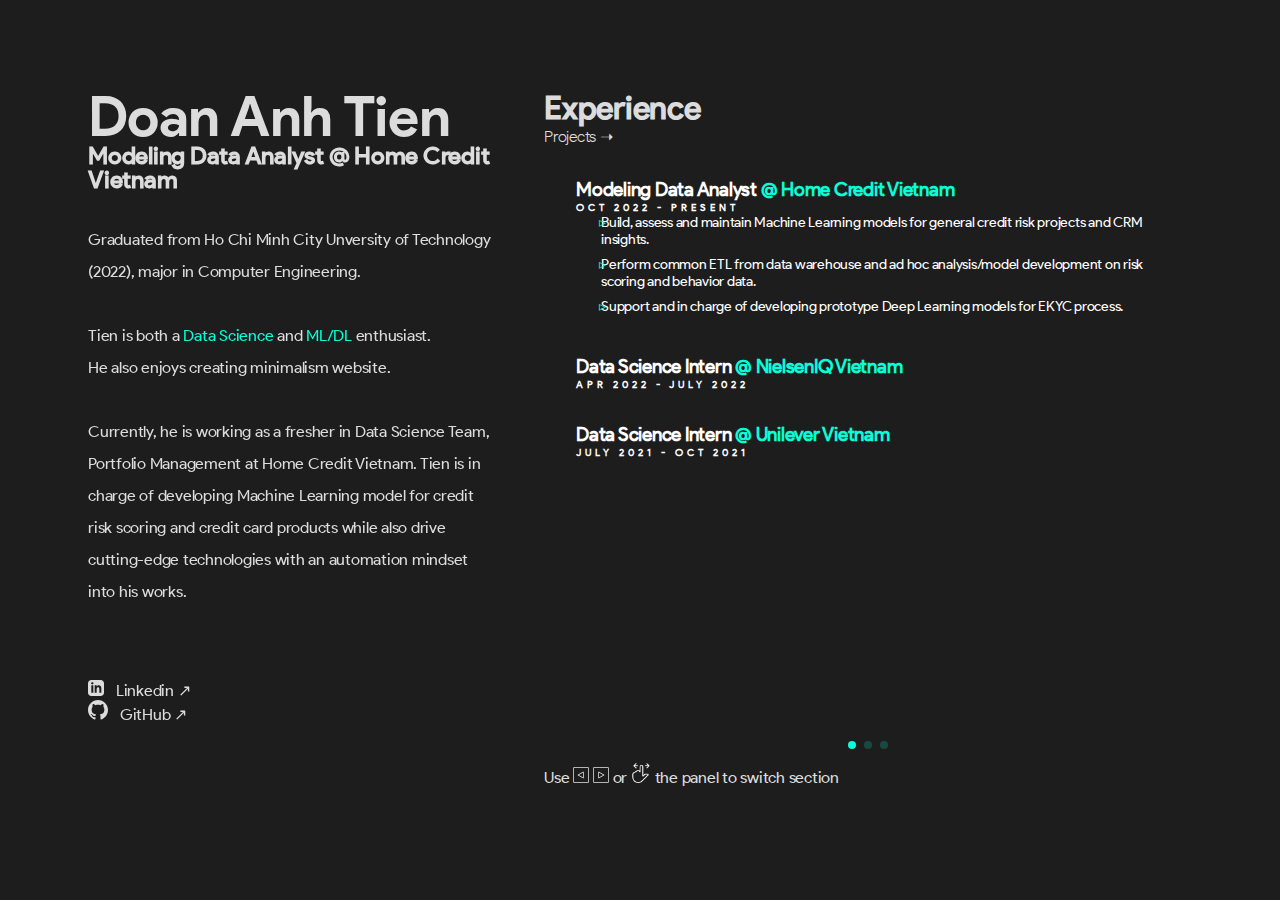
==== commit 87d65cae: "Update index.html" ====
--- a/index.html
+++ b/index.html
@@ -66,7 +66,7 @@
                         <title>Linkedin</title>
                         <path d="M19 0h-14c-2.761 0-5 2.239-5 5v14c0 2.761 2.239 5 5 5h14c2.762 0 5-2.239 5-5v-14c0-2.761-2.238-5-5-5zm-11 19h-3v-11h3v11zm-1.5-12.268c-.966 0-1.75-.79-1.75-1.764s.784-1.764 1.75-1.764 1.75.79 1.75 1.764-.783 1.764-1.75 1.764zm13.5 12.268h-3v-5.604c0-3.368-4-3.113-4 0v5.604h-3v-11h3v1.765c1.396-2.586 7-2.777 7 2.476v6.759z"/>
                       </svg>
-                      <span class="link link-underline">Linkedin</span>
+                      <span class="link link-underline">Linkedin ↗</span>
                     </a>
                   </li>
                   <li class="mx-3">
@@ -75,7 +75,7 @@
                         <title>Linkedin</title>
                         <path d="M12 0c-6.626 0-12 5.373-12 12 0 5.302 3.438 9.8 8.207 11.387.599.111.793-.261.793-.577v-2.234c-3.338.726-4.033-1.416-4.033-1.416-.546-1.387-1.333-1.756-1.333-1.756-1.089-.745.083-.729.083-.729 1.205.084 1.839 1.237 1.839 1.237 1.07 1.834 2.807 1.304 3.492.997.107-.775.418-1.305.762-1.604-2.665-.305-5.467-1.334-5.467-5.931 0-1.311.469-2.381 1.236-3.221-.124-.303-.535-1.524.117-3.176 0 0 1.008-.322 3.301 1.23.957-.266 1.983-.399 3.003-.404 1.02.005 2.047.138 3.006.404 2.291-1.552 3.297-1.23 3.297-1.23.653 1.653.242 2.874.118 3.176.77.84 1.235 1.911 1.235 3.221 0 4.609-2.807 5.624-5.479 5.921.43.372.823 1.102.823 2.222v3.293c0 .319.192.694.801.576 4.765-1.589 8.199-6.086 8.199-11.386 0-6.627-5.373-12-12-12z"/>
                       </svg>
-                      <span class="link link-underline">GitHub</span>
+                      <span class="link link-underline">GitHub ↗</span>
                     </a>
                   </li>
                 </ul>
@@ -121,15 +121,6 @@
                             rel="noopener noreferrer" target="_blank">NielsenIQ Vietnam</a>
                           </h3>
                           <h4>Apr 2022 - July 2022</h4>
-                          <ul class="mt-3 ">
-                            <li>
-                              Applied NielsenIQ's methodology into FMCG data analysis.
-                            </li>
-                            <li>
-                              Support team in extracting and cleaning data.
-                            </li>
-                            
-                          </ul>
                         </div>
                         <div class="d-inline-block exp-item">
                           <h3>
@@ -139,17 +130,6 @@
                             rel="noopener noreferrer" target="_blank">Unilever Vietnam</a>
                           </h3>
                           <h4>July 2021 - Oct 2021</h4>
-                          <ul class="mt-3 ">
-                            <li>
-                              Maintain the dashboard specifically used during COVID-19 pandemic with Python and Power BI.
-                            </li>
-                            <li>
-                              Visualize data and design the dashboards with an eye-catching.
-                            </li>
-                            <li>
-                              Build other data transformation pipelines requested by logisticians.
-                            </li>
-                          </ul>
                         </div>
                     
                       </div>
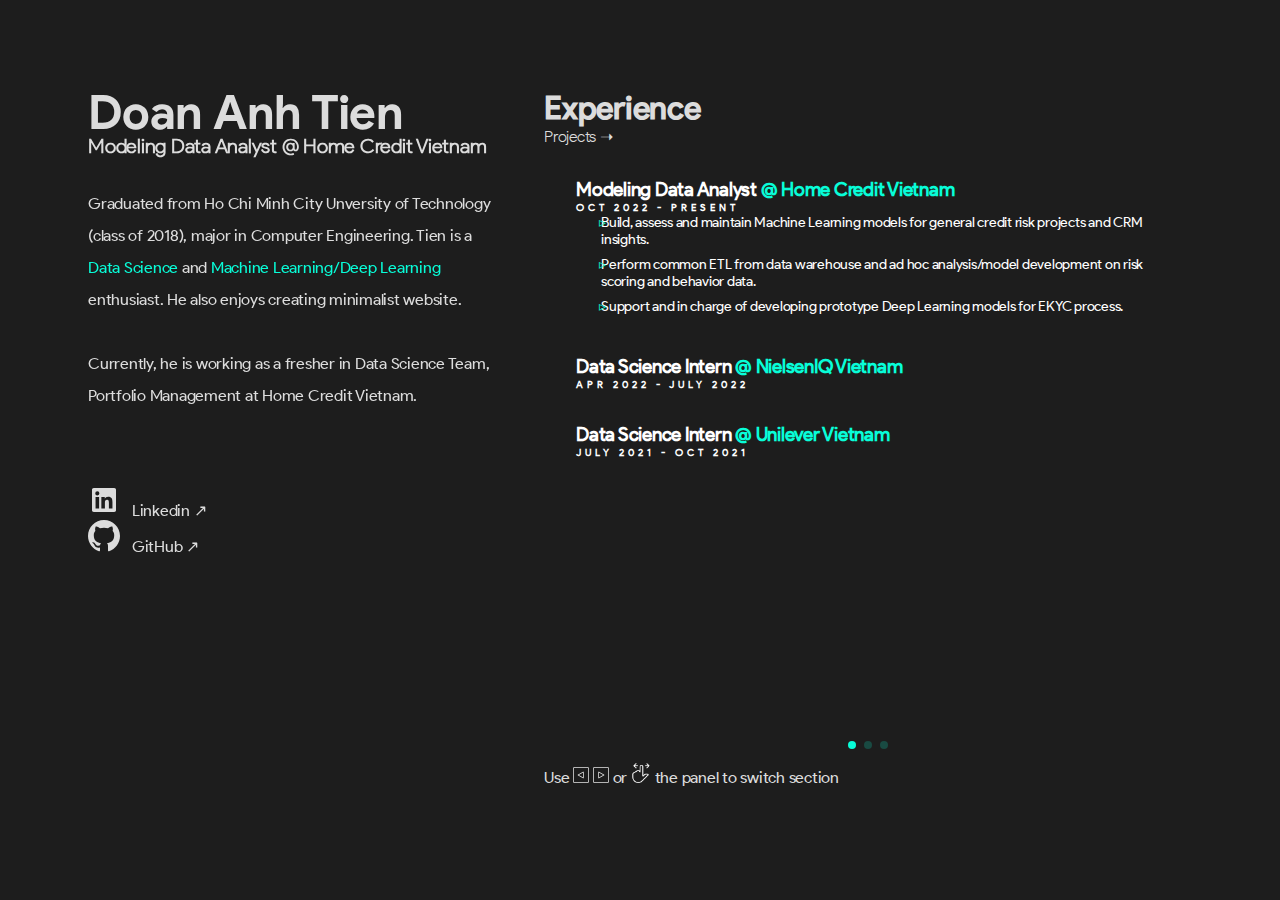
==== commit 0359e34d: "Fix font style, bio and title." ====
--- a/index.html
+++ b/index.html
@@ -35,22 +35,23 @@
                   data-nimg="intrinsic" class="rounded-full profile-picture fadeinDown"> -->
                   <div id="responsive-name" class="xsm:d-flex xsm:flex-col">
                     <h1 class="font-bold tight-height font-2xl fadeinRight">Doan Anh Tien</h1>
-                    <h2 class="font-med tight-height font-lg fadeinRight">Modeling Data Analyst @ Home Credit Vietnam</h2>
+                    <h2 class="font-light tight-height font-lg fadeinRight">Modeling Data Analyst @ Home Credit Vietnam</h2>
                   </div>
                 </div>
                 <div id="about-me" class="xsm:line-height-cus md:line-height-cus">
                   <p class="sm:mt-32 xsm:mt-8  xsm:font-base sm:font-base fadeinUp">
-                    Graduated from Ho Chi Minh City Unversity of Technology (2022), major in Computer Engineering.<br><br>
-                    Tien is both a
+                    Graduated from Ho Chi Minh City Unversity of Technology (class of 2018), major in Computer Engineering.
+                    Tien is a
                     <a href="https://en.wikipedia.org/wiki/Data_science" class="text-cyan link link-underline"
                     rel="noopener noreferrer" target="_blank">Data Science</a>
                     and
                     <a href="https://levity.ai/blog/difference-machine-learning-deep-learning" class="text-cyan link link-underline"
-                    rel="noopener noreferrer" target="_blank">ML/DL</a> enthusiast.<br>
-                    He also enjoys creating minimalism website.<br><br>
+                    rel="noopener noreferrer" target="_blank">Machine Learning/Deep Learning</a> enthusiast.
+                    He also enjoys creating minimalist website.<br><br>
                     
-                    Currently, he is working as a fresher in Data Science Team, Portfolio Management at Home Credit Vietnam. Tien is in charge of developing Machine Learning model for credit risk scoring and credit card products
-                    while also drive cutting-edge technologies with an automation mindset into his works.
+                    Currently, he is working as a fresher in Data Science Team, Portfolio Management at Home Credit Vietnam.
+                    <!-- Tien is in charge of developing Machine Learning model for credit risk scoring and credit card products
+                    while also drive cutting-edge technologies with an automation mindset into his works. -->
 <!--                     Tien is open to Intern/Entry level oppoturnities in Data Science, Machine Learning to gain more experience and sharpen his practical skills. -->
                   </p>
                 </div>
@@ -60,22 +61,22 @@
                   Contact
                 </p> -->
                 <ul class="d-flex  text-center my-0">
-                  <li class="mr-3">
+                  <li class="mr-3 link-contact link link-underline">
                     <a class="items-center" aria-label="Linkedin" href="https://www.linkedin.com/in/doananhtien" rel="noopener noreferrer" target="_blank">
-                      <svg width="16" height="16" viewBox="0 0 24 24" aria-hidden="true" class="mr-8 mb-1 fill-current">
+                      <svg width="32" height="32" viewBox="0 0 24 24" aria-hidden="true" class="mr-8 mb-1 fill-current">
                         <title>Linkedin</title>
-                        <path d="M19 0h-14c-2.761 0-5 2.239-5 5v14c0 2.761 2.239 5 5 5h14c2.762 0 5-2.239 5-5v-14c0-2.761-2.238-5-5-5zm-11 19h-3v-11h3v11zm-1.5-12.268c-.966 0-1.75-.79-1.75-1.764s.784-1.764 1.75-1.764 1.75.79 1.75 1.764-.783 1.764-1.75 1.764zm13.5 12.268h-3v-5.604c0-3.368-4-3.113-4 0v5.604h-3v-11h3v1.765c1.396-2.586 7-2.777 7 2.476v6.759z"/>
+                        <path d="M18.335 18.339H15.67v-4.177c0-.996-.02-2.278-1.39-2.278-1.389 0-1.601 1.084-1.601 2.205v4.25h-2.666V9.75h2.56v1.17h.035c.358-.674 1.228-1.387 2.528-1.387 2.7 0 3.2 1.778 3.2 4.091v4.715zM7.003 8.575a1.546 1.546 0 01-1.548-1.549 1.548 1.548 0 111.547 1.549zm1.336 9.764H5.666V9.75H8.34v8.589zM19.67 3H4.329C3.593 3 3 3.58 3 4.297v15.406C3 20.42 3.594 21 4.328 21h15.338C20.4 21 21 20.42 21 19.703V4.297C21 3.58 20.4 3 19.666 3h.003z"></path>
                       </svg>
-                      <span class="link link-underline">Linkedin ↗</span>
+                      <span>Linkedin ↗</span>
                     </a>
                   </li>
-                  <li class="mx-3">
+                  <li class="mx-3 link-contact link link-underline">
                     <a class="items-center" aria-label="GitHub" href="https://github.com/anhtien228" rel="noopener noreferrer" target="_blank">
-                      <svg width="20" height="20" viewBox="0 0 24 24" aria-hidden="true" class="mr-8 mb-1 fill-current">
-                        <title>Linkedin</title>
+                      <svg width="32" height="32" viewBox="0 0 24 24" aria-hidden="true" class="mr-8 mb-1 fill-current">
+                        <title>GitHub</title>
                         <path d="M12 0c-6.626 0-12 5.373-12 12 0 5.302 3.438 9.8 8.207 11.387.599.111.793-.261.793-.577v-2.234c-3.338.726-4.033-1.416-4.033-1.416-.546-1.387-1.333-1.756-1.333-1.756-1.089-.745.083-.729.083-.729 1.205.084 1.839 1.237 1.839 1.237 1.07 1.834 2.807 1.304 3.492.997.107-.775.418-1.305.762-1.604-2.665-.305-5.467-1.334-5.467-5.931 0-1.311.469-2.381 1.236-3.221-.124-.303-.535-1.524.117-3.176 0 0 1.008-.322 3.301 1.23.957-.266 1.983-.399 3.003-.404 1.02.005 2.047.138 3.006.404 2.291-1.552 3.297-1.23 3.297-1.23.653 1.653.242 2.874.118 3.176.77.84 1.235 1.911 1.235 3.221 0 4.609-2.807 5.624-5.479 5.921.43.372.823 1.102.823 2.222v3.293c0 .319.192.694.801.576 4.765-1.589 8.199-6.086 8.199-11.386 0-6.627-5.373-12-12-12z"/>
                       </svg>
-                      <span class="link link-underline">GitHub ↗</span>
+                      <span>GitHub ↗</span>
                     </a>
                   </li>
                 </ul>
--- a/static/css/style.css
+++ b/static/css/style.css
@@ -100,6 +100,11 @@
 .link-underline:hover::before {
     transform-origin: 0% 50%;
     transform: scale3d(1, 1, 1);
+}
+
+.link-contact:hover {
+    transition: all ease-in 250ms; 
+    color: var(--green);
 }
 
 .p-24 {
@@ -772,7 +777,7 @@
         transition: height linear 200ms;
     }
     .font-2xl {
-        font-size: 3.5rem;
+        font-size: 3.0rem;
         transition: font-size linear 200ms;
     }
     
@@ -781,7 +786,7 @@
     }
     
     .font-lg {
-        font-size: 1.5rem;
+        font-size: 1.25rem;
         transition: font-size linear 200ms;
     }
 
